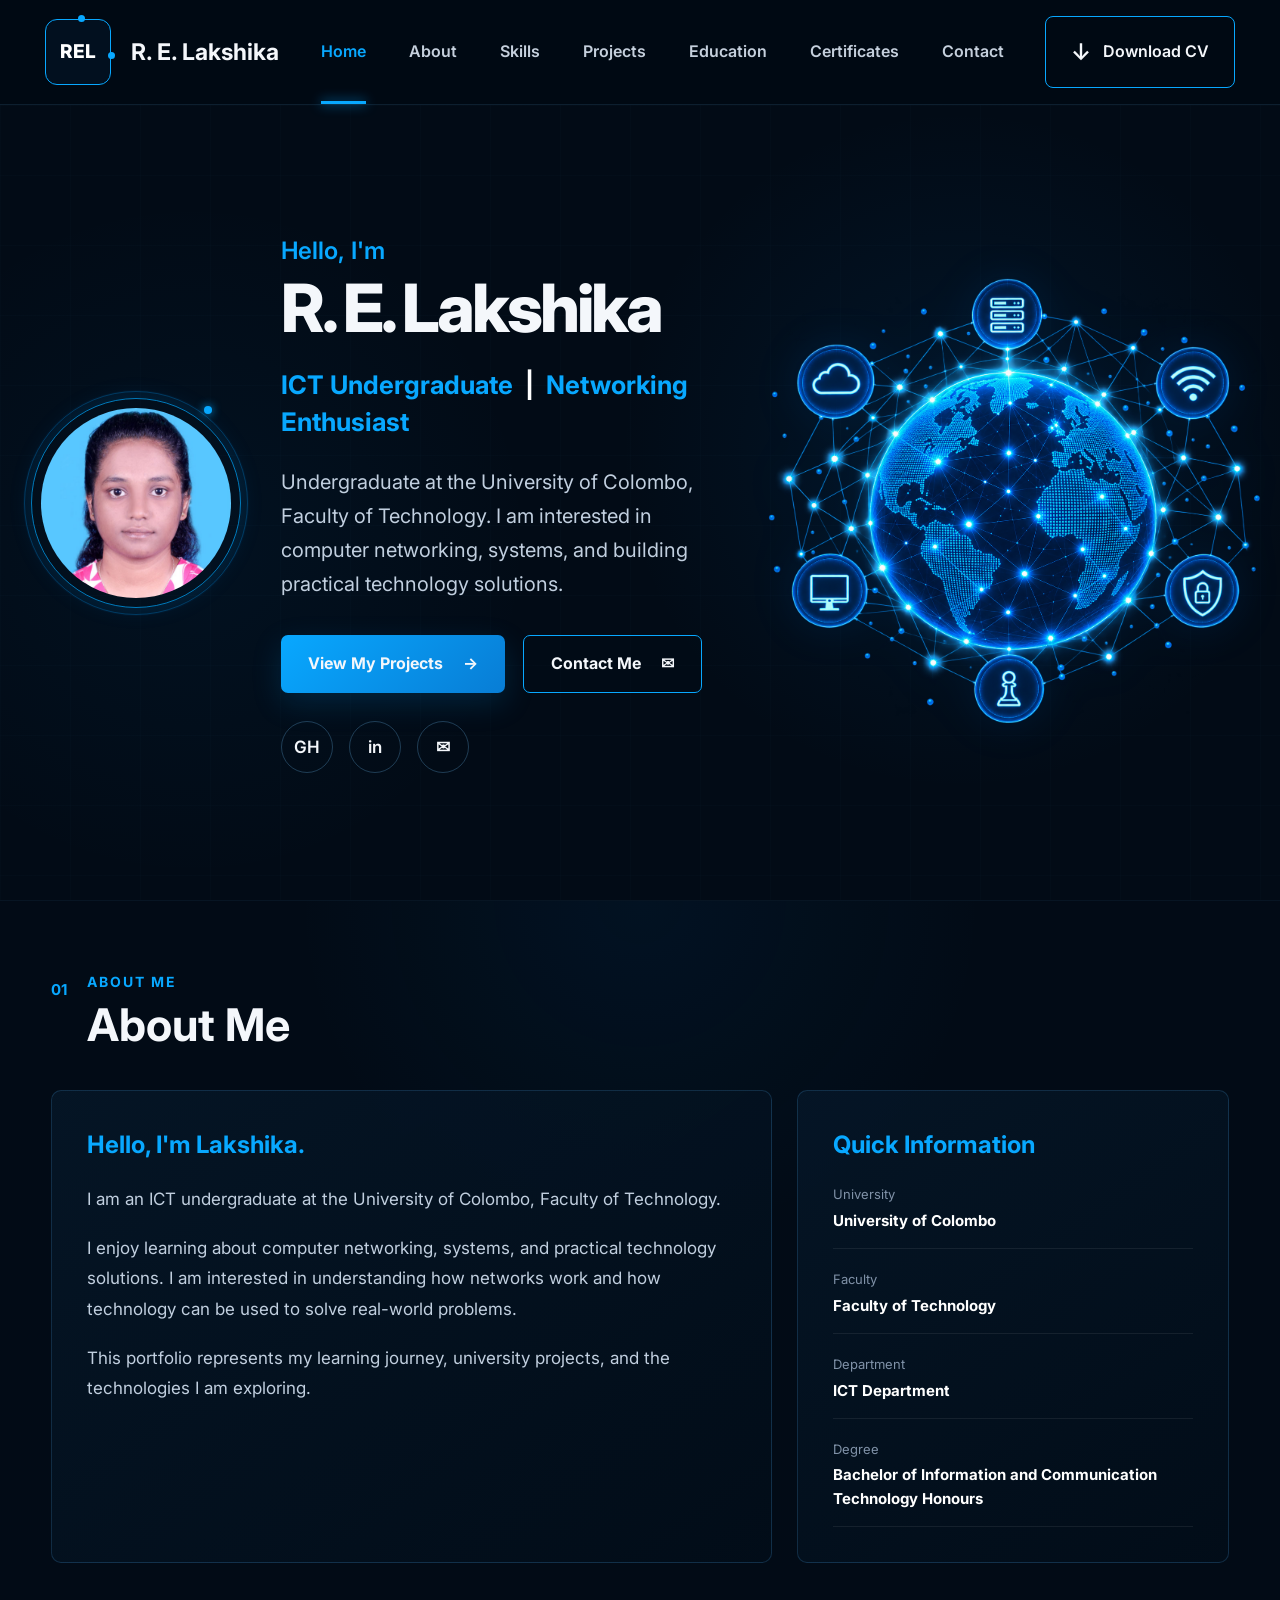
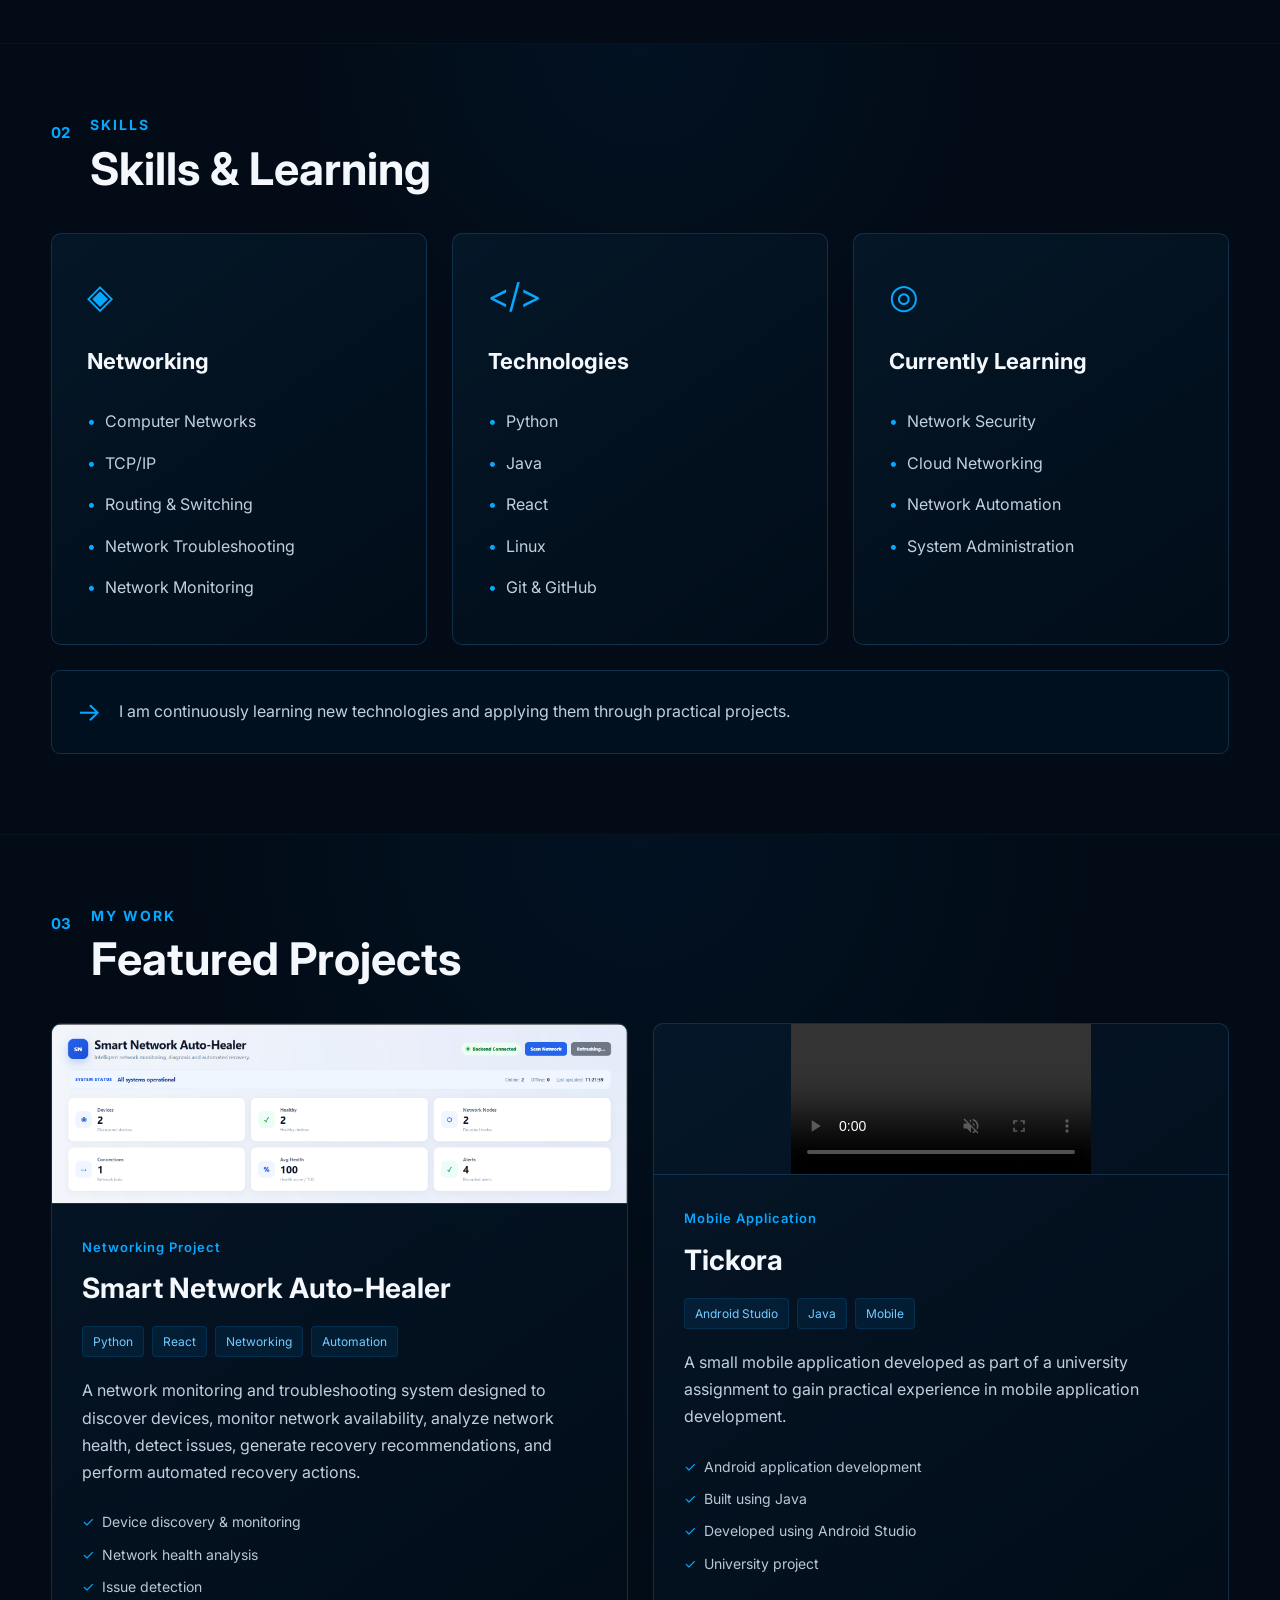
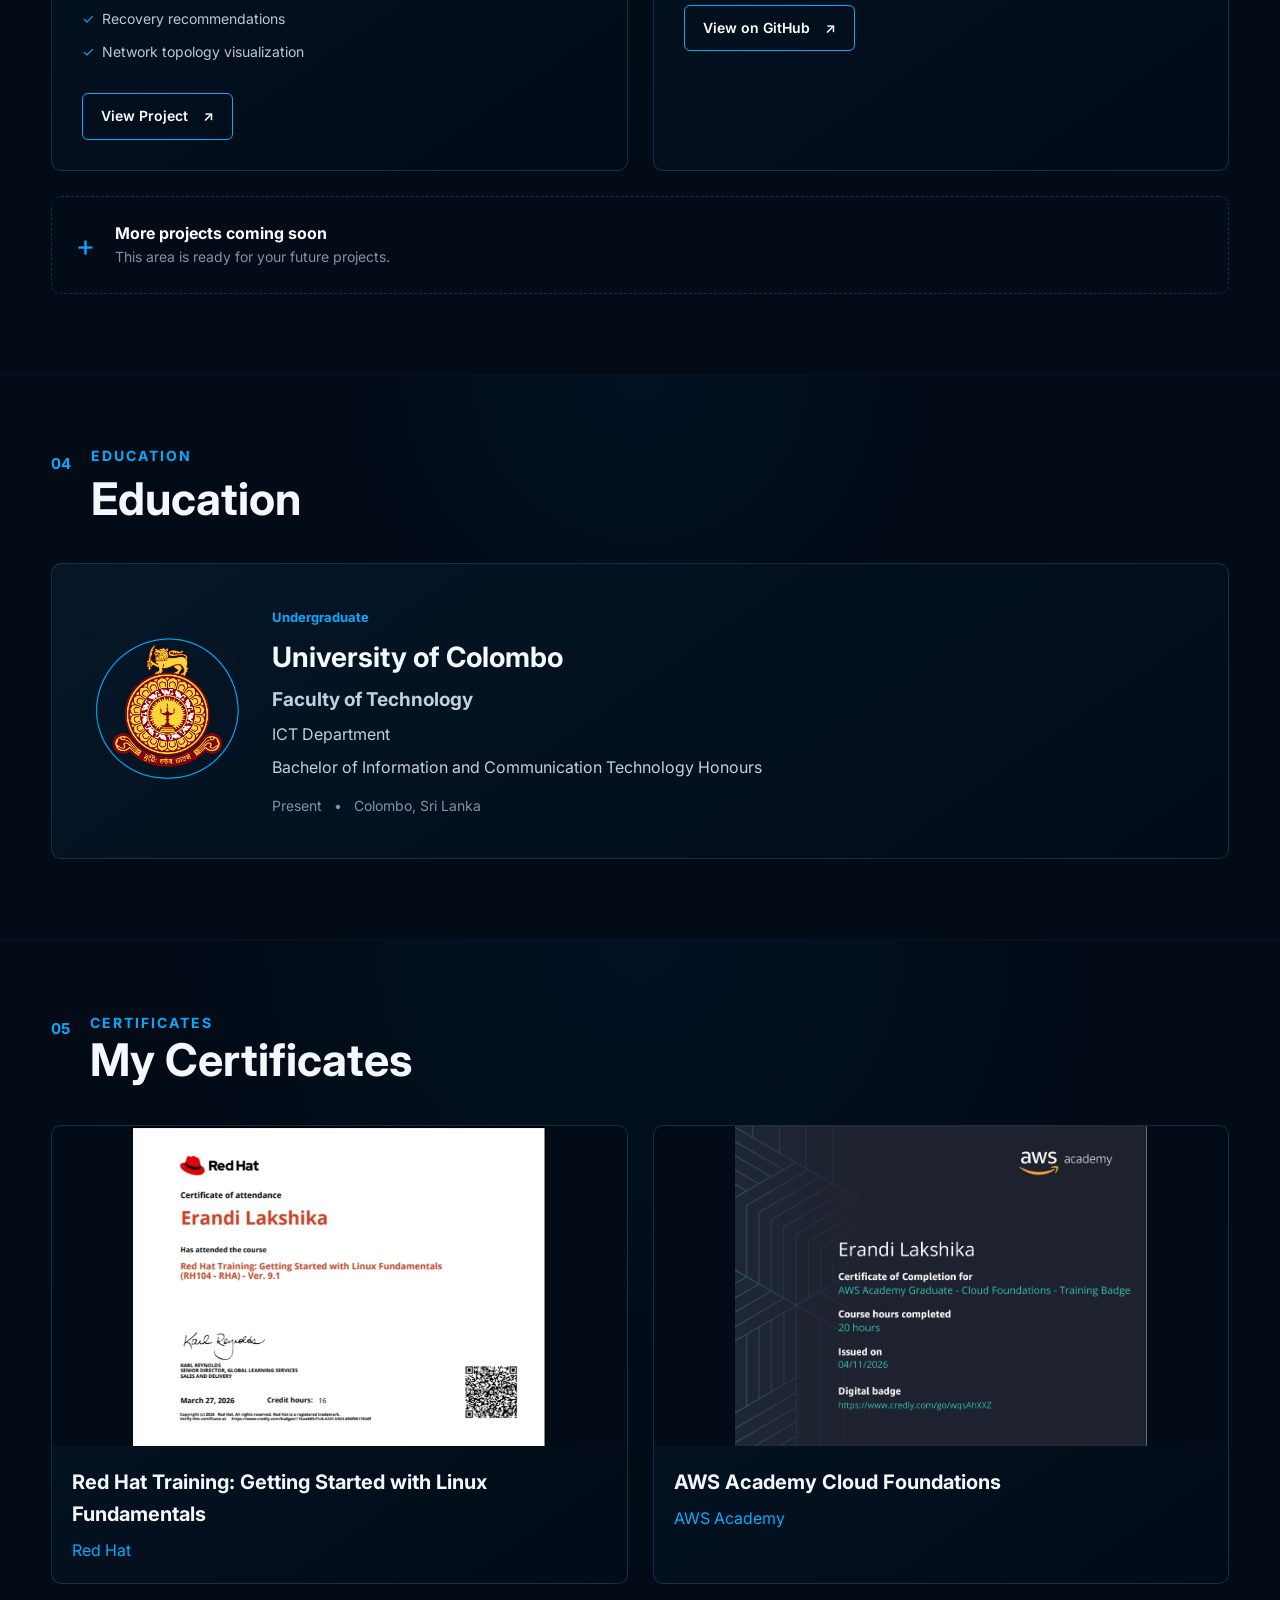
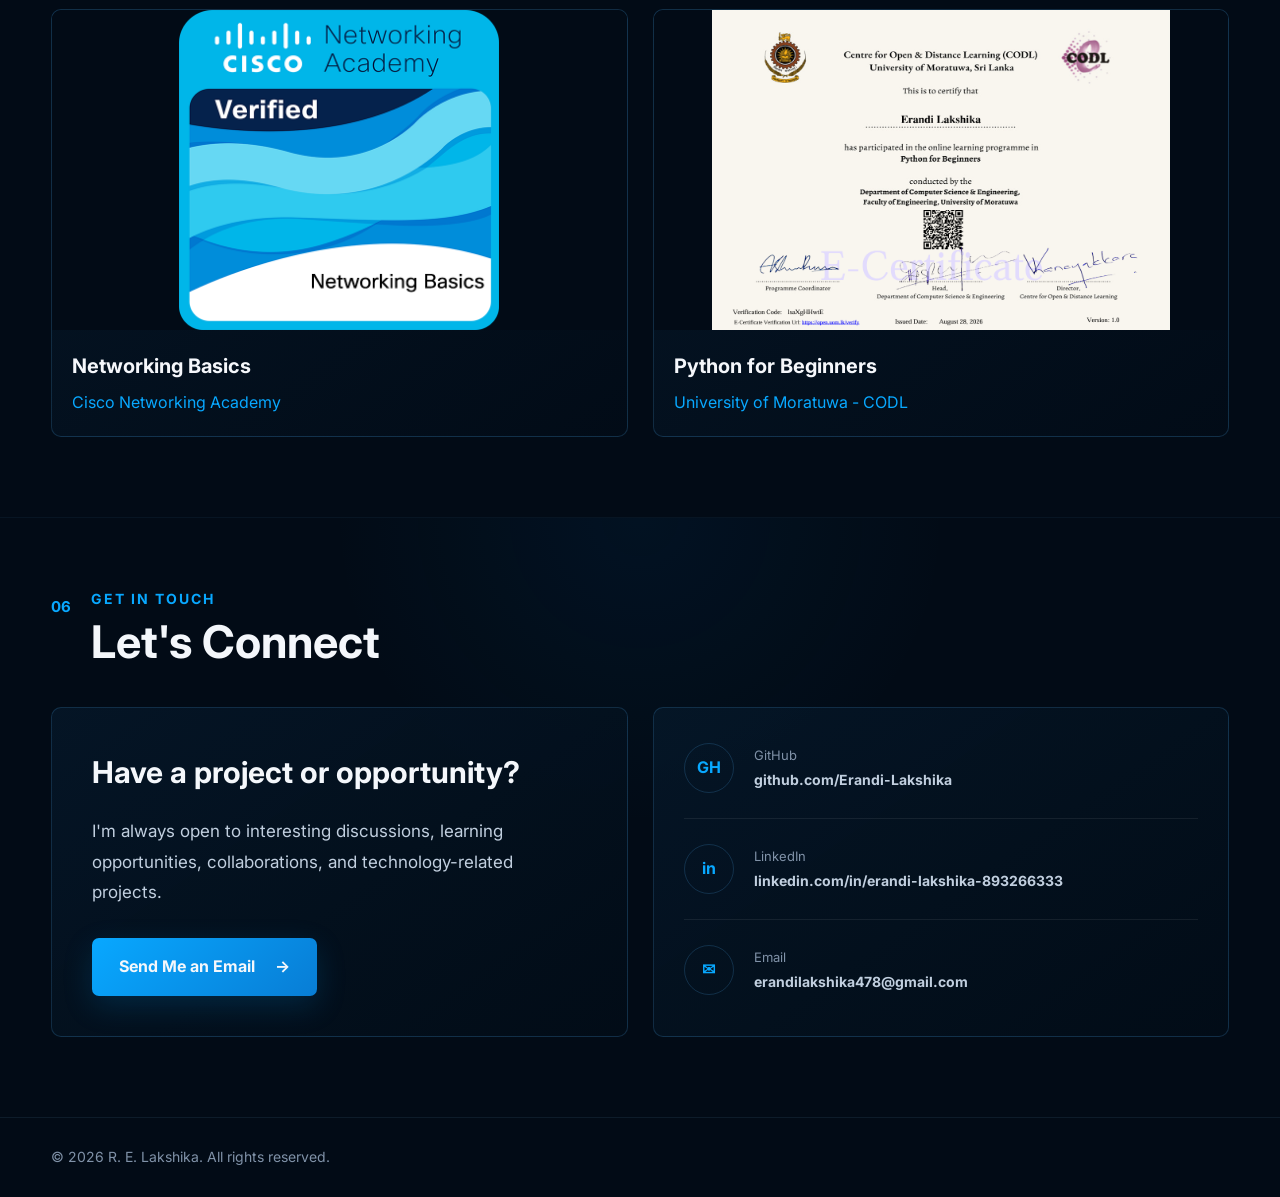
==== lakshika-portfolio/index.html @ 3b19151f "Add portfolio website" ====
<!DOCTYPE html>
<html lang="en">
<head>
    <meta charset="UTF-8">
    <meta name="viewport" content="width=device-width, initial-scale=1.0">

    <title>R. E. Lakshika | ICT Undergraduate</title>

    <meta
        name="description"
        content="Portfolio of R. E. Lakshika, ICT undergraduate at the University of Colombo."
    >

    <link rel="stylesheet" href="styles.css">

    <!-- Google Font -->
    <link rel="preconnect" href="https://fonts.googleapis.com">
    <link rel="preconnect" href="https://fonts.gstatic.com" crossorigin>
    <link
        href="https://fonts.googleapis.com/css2?family=Inter:wght@400;500;600;700;800&display=swap"
        rel="stylesheet"
    >
</head>

<body>

<!-- =========================================================
     NAVIGATION
========================================================= -->

<header class="navbar">

    <a href="#home" class="brand">

        <div class="brand-logo">
            <span>REL</span>
        </div>

        <span class="brand-name">
            R. E. Lakshika
        </span>

    </a>


    <nav class="nav-menu">

        <a href="#home" class="nav-link active">
            Home
        </a>

        <a href="#about" class="nav-link">
            About
        </a>

        <a href="#skills" class="nav-link">
            Skills
        </a>

        <a href="#projects" class="nav-link">
            Projects
        </a>

        <a href="#education" class="nav-link">
            Education
        </a>

        <a href="#certificates" class="nav-link">
            Certificates
        </a>
        
        <a href="#contact" class="nav-link">
            Contact
        </a>

    </nav>


    <a href="#" class="cv-button" id="cvButton">
        <span>↓</span>
        Download CV
    </a>


    <!-- Mobile menu -->
    <button class="mobile-menu-button" id="mobileMenuButton">
        ☰
    </button>

</header>


<!-- =========================================================
     MOBILE NAVIGATION
========================================================= -->

<div class="mobile-menu" id="mobileMenu">

    <a href="#home">Home</a>
    <a href="#about">About</a>
    <a href="#skills">Skills</a>
    <a href="#projects">Projects</a>
    <a href="#education">Education</a>
    <a href="#contact">Contact</a>

</div>


<main>


<!-- =========================================================
     HOME
========================================================= -->

<section id="home" class="hero section">

    <!-- Background networking atmosphere -->
    <div class="hero-glow"></div>


    <div class="hero-container">


        <!-- PROFILE PHOTO -->
        <div class="hero-profile">

            <div class="profile-ring">

                <img
                    src="images/profile.jpg"
                    alt="R. E. Lakshika"
                    class="profile-image"
                >

            </div>

        </div>



        <!-- HERO TEXT -->
        <div class="hero-content">

            <p class="hello">
                Hello, I'm
            </p>

            <h1>
                R. E. Lakshika
            </h1>

            <h2>
                ICT Undergraduate
                <span>|</span>
                Networking Enthusiast
            </h2>

            <p class="hero-description">
                Undergraduate at the University of Colombo, Faculty of
                Technology. I am interested in computer networking,
                systems, and building practical technology solutions.
            </p>


            <div class="hero-buttons">

                <a href="#projects" class="primary-button">
                    View My Projects
                    <span>→</span>
                </a>

                <a href="#contact" class="secondary-button">
                    Contact Me
                    <span>✉</span>
                </a>

            </div>


            <!-- SOCIAL LINKS -->

            <div class="social-links">

                <a
                    href="https://github.com/Erandi-Lakshika"
                    target="_blank"
                    rel="noopener noreferrer"
                    class="social-button"
                    aria-label="GitHub"
                >
                    GH
                </a>

                <a
                    href="https://www.linkedin.com/in/erandi-lakshika-893266333"
                    target="_blank"
                    rel="noopener noreferrer"
                    class="social-button"
                    aria-label="LinkedIn"
                >
                    in
                </a>

                <a
                    href="mailto:erandilakshika478@gmail.com"
                    class="social-button"
                    aria-label="Email"
                >
                    ✉
                </a>

            </div>

        </div>


        <!-- NETWORK GLOBE -->

        <div class="hero-network">

            <img
                src="images/network-globe.png"
                alt="Digital networking globe"
                class="network-globe"
            >

        </div>

    </div>

</section>



<!-- =========================================================
     ABOUT
========================================================= -->

<section id="about" class="page-section section">

    <div class="section-container">

        <div class="section-heading">

            <span class="section-number">
                01
            </span>

            <div>
                <p class="section-label">
                    ABOUT ME
                </p>

                <h2>
                    About Me
                </h2>
            </div>

        </div>


        <div class="about-grid">

            <div class="content-card large-card">

                <h3>
                    Hello, I'm Lakshika.
                </h3>

                <p>
                    I am an ICT undergraduate at the University of Colombo,
                    Faculty of Technology.
                </p>

                <p>
                    I enjoy learning about computer networking, systems,
                    and practical technology solutions. I am interested
                    in understanding how networks work and how technology
                    can be used to solve real-world problems.
                </p>

                <p>
                    This portfolio represents my learning journey,
                    university projects, and the technologies I am
                    exploring.
                </p>

            </div>


            <div class="content-card">

                <h3>
                    Quick Information
                </h3>

                <div class="info-list">

                    <div class="info-item">
                        <span>University</span>
                        <strong>University of Colombo</strong>
                    </div>

                    <div class="info-item">
                        <span>Faculty</span>
                        <strong>Faculty of Technology</strong>
                    </div>

                    <div class="info-item">
                        <span>Department</span>
                        <strong>ICT Department</strong>
                    </div>

                    <div class="info-item">
                        <span>Degree</span>
                        <strong>Bachelor of Information and Communication Technology Honours</strong>
                    </div>

                </div>

            </div>

        </div>

    </div>

</section>



<!-- =========================================================
     SKILLS
========================================================= -->

<section id="skills" class="page-section section">

    <div class="section-container">

        <div class="section-heading">

            <span class="section-number">
                02
            </span>

            <div>
                <p class="section-label">
                    SKILLS
                </p>

                <h2>
                    Skills & Learning
                </h2>
            </div>

        </div>


        <div class="skills-grid">


            <!-- NETWORKING -->

            <div class="skill-card">

                <div class="skill-icon">
                    ◈
                </div>

                <h3>
                    Networking
                </h3>

                <ul>
                    <li>Computer Networks</li>
                    <li>TCP/IP</li>
                    <li>Routing & Switching</li>
                    <li>Network Troubleshooting</li>
                    <li>Network Monitoring</li>
                </ul>

            </div>


            <!-- TECHNOLOGIES -->

            <div class="skill-card">

                <div class="skill-icon">
                    &lt;/&gt;
                </div>

                <h3>
                    Technologies
                </h3>

                <ul>
                    <li>Python</li>
                    <li>Java</li>
                    <li>React</li>
                    <li>Linux</li>
                    <li>Git & GitHub</li>
                </ul>

            </div>


            <!-- LEARNING -->

            <div class="skill-card">

                <div class="skill-icon">
                    ◎
                </div>

                <h3>
                    Currently Learning
                </h3>

                <ul>
                    <li>Network Security</li>
                    <li>Cloud Networking</li>
                    <li>Network Automation</li>
                    <li>System Administration</li>
                </ul>

            </div>

        </div>


        <div class="learning-box">

            <span class="learning-icon">
                →
            </span>

            <p>
                I am continuously learning new technologies and
                applying them through practical projects.
            </p>

        </div>

    </div>

</section>



<!-- =========================================================
     PROJECTS
========================================================= -->

<section id="projects" class="page-section section">

    <div class="section-container">

        <div class="section-heading">

            <span class="section-number">
                03
            </span>

            <div>
                <p class="section-label">
                    MY WORK
                </p>

                <h2>
                    Featured Projects
                </h2>
            </div>

        </div>


        <div class="projects-grid">


            <!-- PROJECT 1 -->

            <article class="project-card">

                <div class="project-image">

                    <!-- Replace this placeholder with your project image later -->

                    <div class="image-placeholder">

                        <img src="images/smart-network-auto-healer.png" alt="Smart Network Auto-Healer Project">

                    </div>

                </div>


                <div class="project-content">

                    <span class="project-label">
                        Networking Project
                    </span>

                    <h3>
                        Smart Network Auto-Healer
                    </h3>


                    <div class="project-tags">

                        <span>Python</span>
                        <span>React</span>
                        <span>Networking</span>
                        <span>Automation</span>

                    </div>


                    <p>
                        A network monitoring and troubleshooting system
                        designed to discover devices, monitor network
                        availability, analyze network health, detect
                        issues, generate recovery recommendations, and
                        perform automated recovery actions.
                    </p>


                    <ul class="project-features">

                        <li>
                            Device discovery & monitoring
                        </li>

                        <li>
                            Network health analysis
                        </li>

                        <li>
                            Issue detection
                        </li>

                        <li>
                            Recovery recommendations
                        </li>

                        <li>
                            Network topology visualization
                        </li>

                    </ul>


                    <a
                        href="https://lnkd.in/gEfgjXaH"
                        target="_blank"
                        rel="noopener noreferrer"
                        class="project-button"
                    >
                        View Project
                        <span>↗</span>
                    </a>

                </div>

            </article>



            <!-- PROJECT 2 -->

            <article class="project-card">

                <div class="project-image">

                    <!-- Replace this placeholder with your Tickora screenshot -->

                    <div class="image-placeholder">

                        <video controls muted loop playsinline>
                            <source src="images/project-video.mp4" type="video/mp4"> Your browser does not support the video tag.
                        </video>

                    </div>

                </div>


                <div class="project-content">

                    <span class="project-label">
                        Mobile Application
                    </span>

                    <h3>
                        Tickora
                    </h3>


                    <div class="project-tags">

                        <span>Android Studio</span>
                        <span>Java</span>
                        <span>Mobile</span>

                    </div>


                    <p>
                        A small mobile application developed as part of
                        a university assignment to gain practical
                        experience in mobile application development.
                    </p>


                    <ul class="project-features">

                        <li>
                            Android application development
                        </li>

                        <li>
                            Built using Java
                        </li>

                        <li>
                            Developed using Android Studio
                        </li>

                        <li>
                            University project
                        </li>

                    </ul>


                    <a
                        href="https://github.com/Erandi-Lakshika/Tickora01"
                        target="_blank"
                        rel="noopener noreferrer"
                        class="project-button"
                    >
                        View on GitHub
                        <span>↗</span>
                    </a>

                </div>

            </article>

        </div>


        <!-- FUTURE PROJECT PLACEHOLDER -->

        <div class="future-project">

            <span>+</span>

            <div>
                <strong>
                    More projects coming soon
                </strong>

                <p>
                    This area is ready for your future projects.
                </p>
            </div>

        </div>

    </div>

</section>



<!-- =========================================================
     EDUCATION
========================================================= -->

<section id="education" class="page-section section">

    <div class="section-container">

        <div class="section-heading">

            <span class="section-number">
                04
            </span>

            <div>
                <p class="section-label">
                    EDUCATION
                </p>

                <h2>
                    Education
                </h2>
            </div>

        </div>


        <div class="education-card">

            <div class="education-logo">
                <img src="images/university-logo.png" alt="University of Colombo Logo">
            </div>


            <div class="education-content">

                <span class="education-status">
                    Undergraduate
                </span>

                <h3>
                    University of Colombo
                </h3>

                <h4>
                    Faculty of Technology
                </h4>

                <p>
                    ICT Department
                </p>

                <p>
                    Bachelor of Information and Communication
                    Technology Honours
                </p>

                <div class="education-meta">

                    <span>
                        Present
                    </span>

                    <span>
                        •
                    </span>

                    <span>
                        Colombo, Sri Lanka
                    </span>

                </div>

            </div>

        </div>


        <!-- FUTURE EDUCATION PLACEHOLDER -->



    </div>

</section>

<section id="certificates" class="page-section">
    <div class="section-container">

        <div class="section-heading">
            <span class="section-number">05</span>
            <div>
                <span class="section-label">CERTIFICATES</span>
                <h2>My Certificates</h2>
            </div>
        </div>

        <div class="certificates-grid">

            <!-- Certificate 1 -->
            <div class="certificate-card">
                <img src="images/certificate1.jpg"
                     alt="Certificate 1">
                <div class="certificate-info">
                    <h3>Red Hat Training: Getting Started with Linux Fundamentals</h3>
                    <p>Red Hat</p>
                </div>
            </div>

            <!-- Certificate 2 -->
            <div class="certificate-card">
                <img src="images/certificate2.jpg"
                     alt="Certificate 2">
                <div class="certificate-info">
                    <h3>AWS Academy Cloud Foundations</h3>
                    <p>AWS Academy</p>
                </div>
            </div>

            <!-- Certificate 3 -->
            <div class="certificate-card">
                <img src="images/certificate3.jpg"
                     alt="Certificate 3">
                <div class="certificate-info">
                    <h3>Networking Basics</h3>
                    <p>Cisco Networking Academy</p>
                </div>
            </div>

            <!-- Certificate 4 -->
            <div class="certificate-card">
                <img src="images/certificate4.jpg"
                     alt="Certificate 4">
                <div class="certificate-info">
                    <h3>Python for Beginners</h3>
                    <p>University of Moratuwa - CODL</p>
                </div>
            </div>

        </div>

    </div>
</section>



<!-- =========================================================
     CONTACT
========================================================= -->

<section id="contact" class="page-section">

    <div class="section-container">

        <div class="section-heading">

            <span class="section-number">
                06
            </span>

            <div>
                <p class="section-label">
                    GET IN TOUCH
                </p>

                <h2>
                    Let's Connect
                </h2>
            </div>

        </div>


        <div class="contact-grid">


            <div class="contact-intro">

                <h3>
                    Have a project or opportunity?
                </h3>

                <p>
                    I'm always open to interesting discussions,
                    learning opportunities, collaborations, and
                    technology-related projects.
                </p>

                <a
                    href="mailto:erandilakshika478@gmail.com"
                    class="primary-button"
                >
                    Send Me an Email
                    <span>→</span>
                </a>

            </div>



            <div class="contact-card">


                <a
                    href="https://github.com/Erandi-Lakshika"
                    target="_blank"
                    rel="noopener noreferrer"
                    class="contact-item"
                >

                    <div class="contact-icon">
                        GH
                    </div>

                    <div>
                        <span>GitHub</span>
                        <strong>
                            github.com/Erandi-Lakshika
                        </strong>
                    </div>

                </a>



                <a
                    href="https://www.linkedin.com/in/erandi-lakshika-893266333"
                    target="_blank"
                    rel="noopener noreferrer"
                    class="contact-item"
                >

                    <div class="contact-icon">
                        in
                    </div>

                    <div>
                        <span>LinkedIn</span>
                        <strong>
                            linkedin.com/in/erandi-lakshika-893266333
                        </strong>
                    </div>

                </a>



                <a
                    href="mailto:erandilakshika478@gmail.com"
                    class="contact-item"
                >

                    <div class="contact-icon">
                        ✉
                    </div>

                    <div>
                        <span>Email</span>
                        <strong>
                            erandilakshika478@gmail.com
                        </strong>
                    </div>

                </a>


            </div>

        </div>

    </div>

</section>

</main>



<!-- =========================================================
     FOOTER
========================================================= -->

<footer>

    <p>
        © 2026 R. E. Lakshika. All rights reserved.
    </p>

    
    
</footer>


<script src="script.js"></script>

</body>
</html>
---- lakshika-portfolio/styles.css ----
/* =========================================================
   RESET
========================================================= */

* {
    margin: 0;
    padding: 0;
    box-sizing: border-box;
}

html {
    scroll-behavior: smooth;
    scroll-padding-top: 90px;
}

body {
    font-family: "Inter", Arial, sans-serif;
    background: #020b16;
    color: #f4f7fb;
    line-height: 1.6;
    overflow-x: hidden;
}

a {
    color: inherit;
    text-decoration: none;
}

button {
    font-family: inherit;
}


/* =========================================================
   COLORS
========================================================= */

:root {

    --background: #020b16;

    --background-2: #03111f;

    --card: rgba(4, 18, 32, 0.72);

    --border: rgba(70, 155, 220, 0.22);

    --border-bright: rgba(0, 162, 255, 0.7);

    --blue: #08a8ff;

    --blue-light: #2db9ff;

    --text: #f5f7fb;

    --text-secondary: #c1cfdf;

    --text-muted: #8092a8;

}


/* =========================================================
   NAVBAR
========================================================= */

.navbar {

    position: fixed;

    top: 0;
    left: 0;

    width: 100%;

    height: 105px;

    display: flex;

    align-items: center;

    justify-content: space-between;

    padding: 0 3.5vw;

    background: rgba(1, 10, 20, 0.88);

    backdrop-filter: blur(16px);

    border-bottom: 1px solid rgba(90, 160, 210, 0.14);

    z-index: 1000;

}


/* BRAND */

.brand {

    display: flex;

    align-items: center;

    gap: 20px;

    flex-shrink: 0;

}


.brand-logo {

    width: 66px;

    height: 66px;

    border: 1px solid var(--blue);

    border-radius: 12px;

    display: flex;

    align-items: center;

    justify-content: center;

    position: relative;

    color: white;

    font-weight: 800;

    font-size: 19px;

    background: rgba(4, 21, 37, 0.7);

}


.brand-logo::before {

    content: "";

    position: absolute;

    width: 7px;

    height: 7px;

    background: var(--blue);

    border-radius: 50%;

    top: -5px;

    left: 50%;

}


.brand-logo::after {

    content: "";

    position: absolute;

    width: 7px;

    height: 7px;

    background: var(--blue);

    border-radius: 50%;

    right: -5px;

    top: 50%;

}


.brand-name {

    font-size: 23px;

    font-weight: 700;

    white-space: nowrap;

}


/* NAV LINKS */

.nav-menu {

    display: flex;

    align-items: stretch;

    height: 100%;

    gap: 43px;

}


.nav-link {

    position: relative;

    display: flex;

    align-items: center;

    color: #c5d0dd;

    font-weight: 600;

    font-size: 16px;

    transition: color 0.25s ease;

}


.nav-link:hover {

    color: var(--blue);

}


.nav-link.active {

    color: var(--blue);

}


.nav-link.active::after {

    content: "";

    position: absolute;

    height: 3px;

    background: var(--blue);

    left: 0;

    right: 0;

    bottom: 0;

    box-shadow: 0 0 12px rgba(0, 164, 255, 0.8);

}


/* CV */

.cv-button {

    display: flex;

    align-items: center;

    gap: 12px;

    border: 1px solid var(--blue);

    padding: 17px 25px;

    border-radius: 8px;

    font-weight: 600;

    transition: all 0.25s ease;

}


.cv-button span {

    font-size: 23px;

}


.cv-button:hover {

    background: rgba(0, 158, 255, 0.12);

    box-shadow: 0 0 25px rgba(0, 158, 255, 0.12);

}


/* MOBILE BUTTON */

.mobile-menu-button {

    display: none;

    background: transparent;

    border: 1px solid var(--border-bright);

    color: white;

    border-radius: 8px;

    padding: 10px 14px;

    font-size: 22px;

}


/* MOBILE MENU */

.mobile-menu {

    position: fixed;

    top: 105px;

    left: 0;

    right: 0;

    background: #03101c;

    border-bottom: 1px solid var(--border);

    display: none;

    flex-direction: column;

    z-index: 999;

}


.mobile-menu.open {

    display: flex;

}


.mobile-menu a {

    padding: 17px 25px;

    border-bottom: 1px solid rgba(255,255,255,0.05);

    color: var(--text-secondary);

}


.mobile-menu a:hover {

    color: var(--blue);

}


/* =========================================================
   GENERAL SECTION
========================================================= */

.section {

    min-height: 100vh;

    position: relative;

}


.section-container {

    width: min(1400px, 92%);

    margin: auto;

}


/* =========================================================
   HERO
========================================================= */

.hero {

    min-height: 100vh;

    padding-top: 105px;

    display: flex;

    align-items: center;

    overflow: hidden;

    background:

        radial-gradient(
            circle at 75% 50%,
            rgba(0, 100, 180, 0.12),
            transparent 32%
        ),

        radial-gradient(
            circle at 15% 60%,
            rgba(0, 125, 210, 0.06),
            transparent 28%
        ),

        #020b16;

}


/* subtle grid */

.hero::before {

    content: "";

    position: absolute;

    inset: 105px 0 0;

    background-image:

        linear-gradient(
            rgba(50, 120, 180, 0.025) 1px,
            transparent 1px
        ),

        linear-gradient(
            90deg,
            rgba(50, 120, 180, 0.025) 1px,
            transparent 1px
        );

    background-size: 70px 70px;

    pointer-events: none;

}


.hero-container {

    width: min(1700px, 96%);

    margin: auto;

    display: grid;

    grid-template-columns:
        220px
        minmax(450px, 1fr)
        minmax(450px, 1.05fr);

    align-items: center;

    gap: 35px;

    position: relative;

    z-index: 2;

}


/* =========================================================
   PROFILE
========================================================= */

.hero-profile {

    display: flex;

    justify-content: center;

}


.profile-ring {

    width: 210px;

    height: 210px;

    border-radius: 50%;

    padding: 9px;

    border: 1px solid rgba(0, 169, 255, 0.7);

    position: relative;

    box-shadow:

        0 0 0 8px rgba(0, 137, 220, 0.05),

        0 0 25px rgba(0, 130, 220, 0.12);

}


.profile-ring::before {

    content: "";

    position: absolute;

    inset: -8px;

    border-radius: 50%;

    border: 1px solid rgba(0, 161, 255, 0.25);

}


.profile-ring::after {

    content: "";

    position: absolute;

    width: 8px;

    height: 8px;

    background: var(--blue);

    border-radius: 50%;

    top: 7px;

    right: 28px;

    box-shadow: 0 0 10px var(--blue);

}


.profile-image {

    width: 100%;

    height: 100%;

    object-fit: cover;

    object-position: center;

    border-radius: 50%;

    display: block;

}


/* =========================================================
   HERO CONTENT
========================================================= */

.hero-content {

    max-width: 760px;

}


.hello {

    color: var(--blue);

    font-size: 24px;

    font-weight: 600;

    margin-bottom: 4px;

}


.hero h1 {

    font-size: clamp(55px, 5.2vw, 86px);

    line-height: 1.05;

    letter-spacing: -3px;

    font-weight: 800;

    margin-bottom: 22px;

}


.hero h2 {

    color: var(--blue);

    font-size: clamp(22px, 2vw, 30px);

    line-height: 1.45;

    margin-bottom: 25px;

    font-weight: 700;

}


.hero h2 span {

    color: white;

    margin: 0 6px;

}


.hero-description {

    color: var(--text-secondary);

    font-size: 20px;

    line-height: 1.7;

    max-width: 760px;

    margin-bottom: 34px;

}


/* =========================================================
   BUTTONS
========================================================= */

.hero-buttons {

    display: flex;

    gap: 18px;

    margin-bottom: 28px;

}


.primary-button,
.secondary-button {

    display: inline-flex;

    align-items: center;

    justify-content: center;

    gap: 20px;

    min-height: 58px;

    padding: 0 27px;

    border-radius: 7px;

    font-weight: 700;

    font-size: 16px;

    transition: all 0.25s ease;

}


.primary-button {

    background: linear-gradient(
        135deg,
        #08a8ff,
        #087dd5
    );

    box-shadow:
        0 10px 30px rgba(0, 143, 230, 0.18);

}


.primary-button:hover {

    transform: translateY(-2px);

    box-shadow:
        0 14px 35px rgba(0, 143, 230, 0.3);

}


.secondary-button {

    border: 1px solid var(--blue);

    background: rgba(2, 12, 23, 0.35);

}


.secondary-button:hover {

    background: rgba(0, 151, 235, 0.1);

}


/* =========================================================
   SOCIALS
========================================================= */

.social-links {

    display: flex;

    gap: 16px;

}


.social-button {

    width: 52px;

    height: 52px;

    border-radius: 50%;

    border: 1px solid rgba(86, 152, 199, 0.35);

    display: flex;

    align-items: center;

    justify-content: center;

    font-size: 17px;

    font-weight: 600;

    transition: all 0.25s ease;

}


.social-button:hover {

    color: var(--blue);

    border-color: var(--blue);

    transform: translateY(-3px);

    box-shadow: 0 0 20px rgba(0, 157, 255, 0.15);

}


/* =========================================================
   NETWORK GLOBE
========================================================= */

.hero-network {

    position: relative;

    height: min(650px, 65vh);

    display: flex;

    align-items: center;

    justify-content: center;

}

.network-globe {
    width: 100%;
    height: 100%;
    object-fit: contain;
    display: block;

    transform: scale(1.04);
    filter: drop-shadow(0 0 20px rgba(0, 130, 255, 0.10));
}


/* =========================================================
   PAGE SECTIONS
========================================================= */

.page-section {
    padding: 70px 0 80px;
    min-height: auto;
    background:
        radial-gradient(
            circle at 50% 0%,
            rgba(0, 104, 180, 0.08),
            transparent 35%
        ),
        #020b16;

    border-top: 1px solid rgba(70, 140, 190, 0.08);
}

/* SECTION HEADING */

.section-heading {
    display: flex;
    align-items: flex-start;
    gap: 20px;
    margin-bottom: 40px;
}

.section-number {

    color: var(--blue);

    font-size: 15px;

    font-weight: 700;

    padding-top: 7px;

}


.section-label {

    color: var(--blue);

    font-size: 14px;

    font-weight: 700;

    letter-spacing: 2px;

    margin-bottom: 7px;

}


.section-heading h2 {

    font-size: 45px;

    line-height: 1.1;

}


/* =========================================================
   ABOUT
========================================================= */

.about-grid {

    display: grid;

    grid-template-columns: 1.25fr 0.75fr;

    gap: 25px;

}


.content-card {

    background: linear-gradient(
        145deg,
        rgba(6, 24, 42, 0.78),
        rgba(2, 13, 25, 0.8)
    );

    border: 1px solid var(--border);

    border-radius: 10px;

    padding: 35px;

}


.content-card h3 {

    color: var(--blue);

    font-size: 24px;

    margin-bottom: 20px;

}


.content-card p {

    color: var(--text-secondary);

    font-size: 17px;

    line-height: 1.8;

    margin-bottom: 18px;

}


.info-list {

    display: flex;

    flex-direction: column;

    gap: 20px;

}


.info-item {

    display: flex;

    flex-direction: column;

    gap: 4px;

    padding-bottom: 15px;

    border-bottom: 1px solid rgba(255,255,255,0.07);

}


.info-item span {

    color: var(--text-muted);

    font-size: 13px;

}


.info-item strong {

    color: white;

    font-size: 15px;

}


/* =========================================================
   SKILLS
========================================================= */

.skills-grid {

    display: grid;

    grid-template-columns: repeat(3, 1fr);

    gap: 25px;

}


.skill-card {

    background: linear-gradient(
        145deg,
        rgba(5, 25, 43, 0.82),
        rgba(2, 13, 25, 0.82)
    );

    border: 1px solid var(--border);

    border-radius: 10px;

    padding: 35px;

    transition: transform 0.25s ease,
                border-color 0.25s ease;

}


.skill-card:hover {

    transform: translateY(-5px);

    border-color: rgba(0, 160, 255, 0.55);

}


.skill-icon {

    color: var(--blue);

    font-size: 34px;

    margin-bottom: 20px;

}


.skill-card h3 {

    font-size: 22px;

    margin-bottom: 22px;

}


.skill-card ul {

    list-style: none;

}


.skill-card li {

    color: var(--text-secondary);

    padding: 8px 0;

    position: relative;

    padding-left: 18px;

}


.skill-card li::before {

    content: "•";

    color: var(--blue);

    position: absolute;

    left: 0;

}


.learning-box {

    margin-top: 25px;

    padding: 20px 25px;

    border: 1px solid var(--border);

    background: rgba(0, 122, 200, 0.05);

    border-radius: 9px;

    display: flex;

    align-items: center;

    gap: 18px;

}


.learning-icon {

    color: var(--blue);

    font-size: 26px;

}


.learning-box p {

    color: var(--text-secondary);

}


/* =========================================================
   PROJECTS
========================================================= */

.projects-grid {

    display: grid;

    grid-template-columns: repeat(2, 1fr);

    gap: 25px;

}


.project-card {

    display: flex;

    flex-direction: column;

    overflow: hidden;

    border: 1px solid var(--border);

    border-radius: 10px;

    background:
        linear-gradient(
            145deg,
            rgba(6, 25, 43, 0.82),
            rgba(2, 12, 23, 0.86)
        );

}

.project-image {
    height: auto;
    overflow: hidden;
}

.project-image img {
    width: 100%;
    height: auto;
    display: block;
    object-fit: contain;
}

.image-placeholder {

    width: 100%;

    height: 100%;

    display: flex;

    flex-direction: column;

    justify-content: center;

    align-items: center;

    gap: 10px;

    color: var(--blue);

    border-bottom: 1px solid var(--border);

    background:

        radial-gradient(
            circle,
            rgba(0, 132, 220, 0.13),
            transparent 55%
        );

}


.image-placeholder span {

    font-weight: 700;

    letter-spacing: 2px;

}


.image-placeholder small {

    color: var(--text-muted);

}


.project-content {

    padding: 30px;

}


.project-label {

    color: var(--blue);

    font-size: 13px;

    font-weight: 600;

    letter-spacing: 1px;

}


.project-content h3 {

    font-size: 28px;

    margin: 7px 0 15px;

}


.project-tags {

    display: flex;

    flex-wrap: wrap;

    gap: 8px;

    margin-bottom: 20px;

}


.project-tags span {

    padding: 5px 10px;

    border-radius: 4px;

    color: #74caff;

    background: rgba(0, 134, 220, 0.1);

    border: 1px solid rgba(0, 145, 230, 0.15);

    font-size: 12px;

}


.project-content > p {

    color: var(--text-secondary);

    line-height: 1.7;

    margin-bottom: 20px;

}


.project-features {

    list-style: none;

    margin-bottom: 25px;

}


.project-features li {

    color: #b8c8d8;

    padding: 5px 0 5px 20px;

    position: relative;

    font-size: 14px;

}


.project-features li::before {

    content: "✓";

    color: var(--blue);

    position: absolute;

    left: 0;

}


.project-button {

    display: inline-flex;

    align-items: center;

    gap: 15px;

    padding: 11px 18px;

    border: 1px solid var(--blue);

    border-radius: 6px;

    color: white;

    font-weight: 600;

    font-size: 14px;

    transition: all 0.25s ease;

}


.project-button:hover {

    background: rgba(0, 155, 245, 0.1);

}


.future-project {

    margin-top: 25px;

    border: 1px dashed rgba(0, 150, 240, 0.3);

    border-radius: 10px;

    padding: 24px;

    display: flex;

    align-items: center;

    gap: 20px;

    color: var(--text-secondary);

}


.future-project > span {

    color: var(--blue);

    font-size: 30px;

}


.future-project strong {

    color: white;

}


.future-project p {

    color: var(--text-muted);

    font-size: 14px;

}


/* =========================================================
   EDUCATION
========================================================= */

.education-card {

    display: flex;

    align-items: center;

    gap: 30px;

    padding: 40px;

    border-radius: 10px;

    border: 1px solid var(--border);

    background:
        linear-gradient(
            145deg,
            rgba(6, 25, 43, 0.82),
            rgba(2, 12, 23, 0.82)
        );

}

.education-logo {
    width: 150px;
    height: 150px;

    display: flex;
    align-items: center;
    justify-content: center;

    flex-shrink: 0;
}

.education-logo img {
    width: 175px;
    height: 175px;
    object-fit: contain;
    display: block;
}

.education-status {

    color: var(--blue);

    font-size: 13px;

    font-weight: 700;

}


.education-content h3 {

    font-size: 28px;

    margin-top: 5px;

}


.education-content h4 {

    font-size: 19px;

    color: var(--text-secondary);

    margin-top: 5px;

}


.education-content p {

    color: var(--text-secondary);

    margin-top: 7px;

}


.education-meta {

    display: flex;

    gap: 12px;

    margin-top: 15px;

    color: var(--text-muted);

    font-size: 14px;

}


/* =========================================================
   CONTACT
========================================================= */

.contact-grid {

    display: grid;

    grid-template-columns: 1fr 1fr;

    gap: 25px;

}


.contact-intro {

    padding: 40px;

    border: 1px solid var(--border);

    border-radius: 10px;

    background:
        linear-gradient(
            145deg,
            rgba(6, 25, 43, 0.75),
            rgba(2, 12, 23, 0.82)
        );

}


.contact-intro h3 {

    font-size: 30px;

    margin-bottom: 20px;

}


.contact-intro p {

    color: var(--text-secondary);

    font-size: 17px;

    line-height: 1.8;

    margin-bottom: 30px;

}


.contact-card {

    border: 1px solid var(--border);

    border-radius: 10px;

    padding: 10px 30px;

    background:
        linear-gradient(
            145deg,
            rgba(6, 25, 43, 0.75),
            rgba(2, 12, 23, 0.82)
        );

}


.contact-item {

    display: flex;

    align-items: center;

    gap: 20px;

    padding: 25px 0;

    border-bottom: 1px solid rgba(255,255,255,0.07);

}


.contact-item:last-child {

    border-bottom: none;

}


.contact-icon {

    width: 50px;

    height: 50px;

    border: 1px solid var(--border);

    border-radius: 50%;

    display: flex;

    align-items: center;

    justify-content: center;

    color: var(--blue);

    font-weight: 700;

}


.contact-item div:last-child {

    display: flex;

    flex-direction: column;

    gap: 3px;

}


.contact-item span {

    color: var(--text-muted);

    font-size: 13px;

}


.contact-item strong {

    color: var(--text-secondary);

    font-size: 14px;

    word-break: break-word;

}


/* =========================================================
   FOOTER
========================================================= */

footer {

    min-height: 80px;

    border-top: 1px solid rgba(90, 150, 190, 0.12);

    display: flex;

    align-items: center;

    justify-content: space-between;

    padding: 0 4%;

    color: var(--text-muted);

    font-size: 14px;

}


footer span {

    color: var(--blue);

    font-size: 20px;

}


/* =========================================================
   RESPONSIVE
========================================================= */

@media (max-width: 1250px) {

    .nav-menu {

        gap: 22px;

    }

    .navbar {

        padding: 0 25px;

    }

    .hero-container {

        grid-template-columns:
            170px
            minmax(400px, 1fr)
            minmax(350px, 0.9fr);

        gap: 20px;

    }

    .profile-ring {

        width: 170px;
        height: 170px;

    }

    .hero h1 {

        font-size: 60px;

    }

}


@media (max-width: 1000px) {

    .nav-menu,
    .cv-button {

        display: none;

    }

    .mobile-menu-button {

        display: block;

    }


    .hero-container {

        grid-template-columns: 170px 1fr;

    }


    .hero-network {

        position: absolute;

        right: -80px;

        top: 100px;

        width: 55%;

        height: 65%;

        opacity: 0.35;

        z-index: -1;

    }


    .hero-content {

        position: relative;

        z-index: 2;

    }


    .skills-grid {

        grid-template-columns: 1fr 1fr;

    }


    .projects-grid {

        grid-template-columns: 1fr;

    }

}


@media (max-width: 700px) {

    .navbar {

        height: 80px;

    }


    .mobile-menu {

        top: 80px;

    }


    .hero {

        padding-top: 100px;

    }


    .hero-container {

        width: 90%;

        grid-template-columns: 1fr;

        text-align: center;

        gap: 25px;

        padding: 50px 0;

    }


    .hero-profile {

        order: 1;

    }


    .hero-content {

        order: 2;

    }


    .hero-network {

        order: 3;

        position: absolute;

        width: 100%;

        height: 100%;

        top: 0;

        right: 0;

        opacity: 0.15;

    }


    .profile-ring {

        width: 155px;
        height: 155px;

    }


    .hello {

        font-size: 20px;

    }


    .hero h1 {

        font-size: 48px;

        letter-spacing: -2px;

    }


    .hero h2 {

        font-size: 20px;

    }


    .hero-description {

        font-size: 16px;

    }


    .hero-buttons {

        justify-content: center;

        flex-wrap: wrap;

    }


    .social-links {

        justify-content: center;

    }


    .section-heading h2 {

        font-size: 36px;

    }


    .about-grid,
    .skills-grid,
    .contact-grid {

        grid-template-columns: 1fr;

    }


    .education-card {

        flex-direction: column;

        text-align: center;

    }


    footer {

        flex-direction: column;

        justify-content: center;

        gap: 8px;

        padding: 20px;

    }

}


@media (max-width: 450px) {

    .brand-name {

        font-size: 18px;

    }


    .brand-logo {

        width: 52px;
        height: 52px;

    }


    .hero h1 {

        font-size: 40px;

    }


    .hero h2 {

        font-size: 18px;

    }


    .primary-button,
    .secondary-button {

        width: 100%;

    }


    .hero-buttons {

        flex-direction: column;

    }

}

/* =========================================================
   CERTIFICATES
========================================================= */

.certificates-grid {
    display: grid;
    grid-template-columns: repeat(2, minmax(0, 1fr));
    gap: 25px;
    margin-top: 0;
}

.certificate-card {
    background: linear-gradient(
        145deg,
        rgba(6, 25, 43, 0.82),
        rgba(2, 12, 23, 0.86)
    );

    border: 1px solid var(--border);
    border-radius: 10px;
    overflow: hidden;

    transition:
        transform 0.25s ease,
        border-color 0.25s ease;
}

.certificate-card:hover {
    transform: translateY(-5px);
    border-color: var(--blue);
}

.certificate-card img {
    width: 100%;
    height: 320px;
    object-fit: contain;
    display: block;
    background: #020b16;
}

.certificate-info {
    padding: 20px;
}

.certificate-info h3 {
    color: var(--text);
    margin: 0 0 8px;
    font-size: 20px;
}

.certificate-info p {
    color: var(--blue);
    margin: 0;
    font-size: 16px;
}

@media (max-width: 700px) {

    .page-section {
        padding: 55px 0 60px;
    }

    .section-heading {
        margin-bottom: 30px;
    }

    .certificates-grid {
        grid-template-columns: 1fr;
        gap: 20px;
    }

    .certificate-card img {
        height: auto;
        max-height: 350px;
        object-fit: contain;
    }

    .certificate-info {
        padding: 18px;
    }

    .certificate-info h3 {
        font-size: 18px;
    }

}
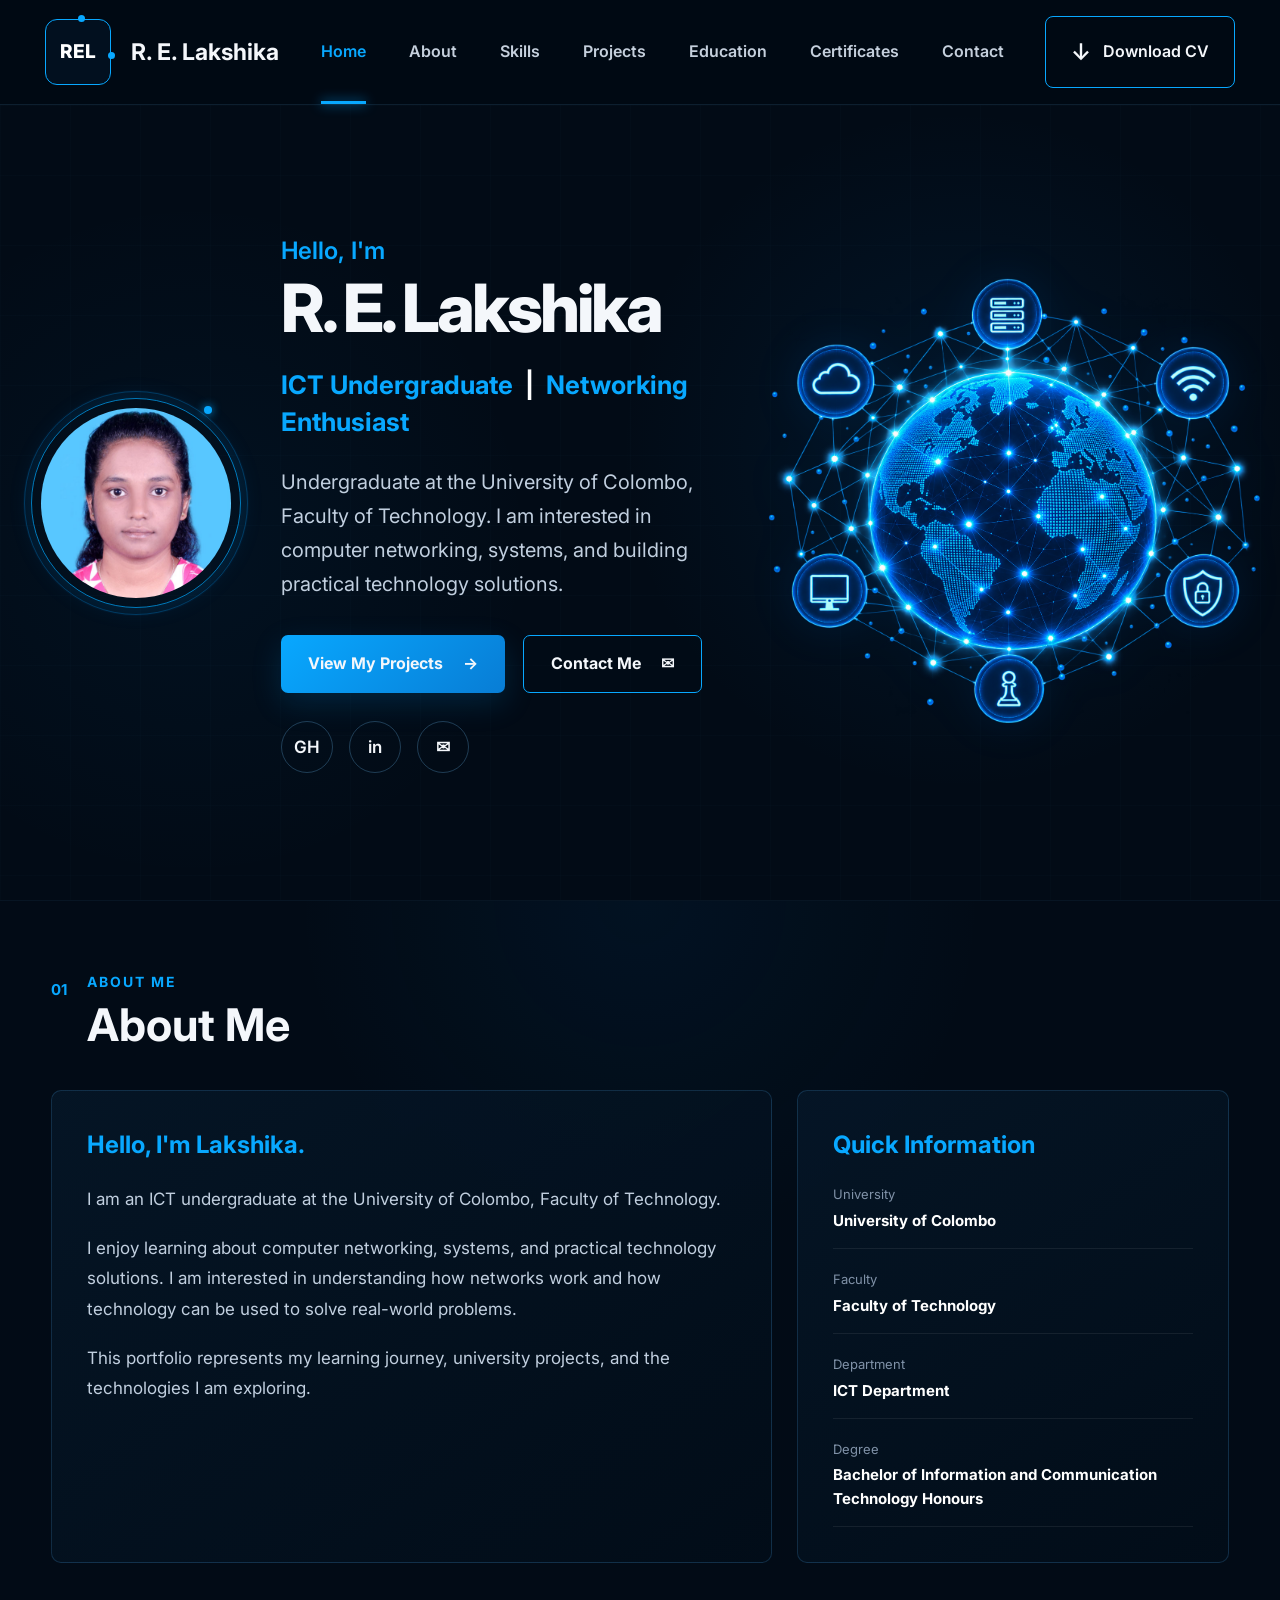
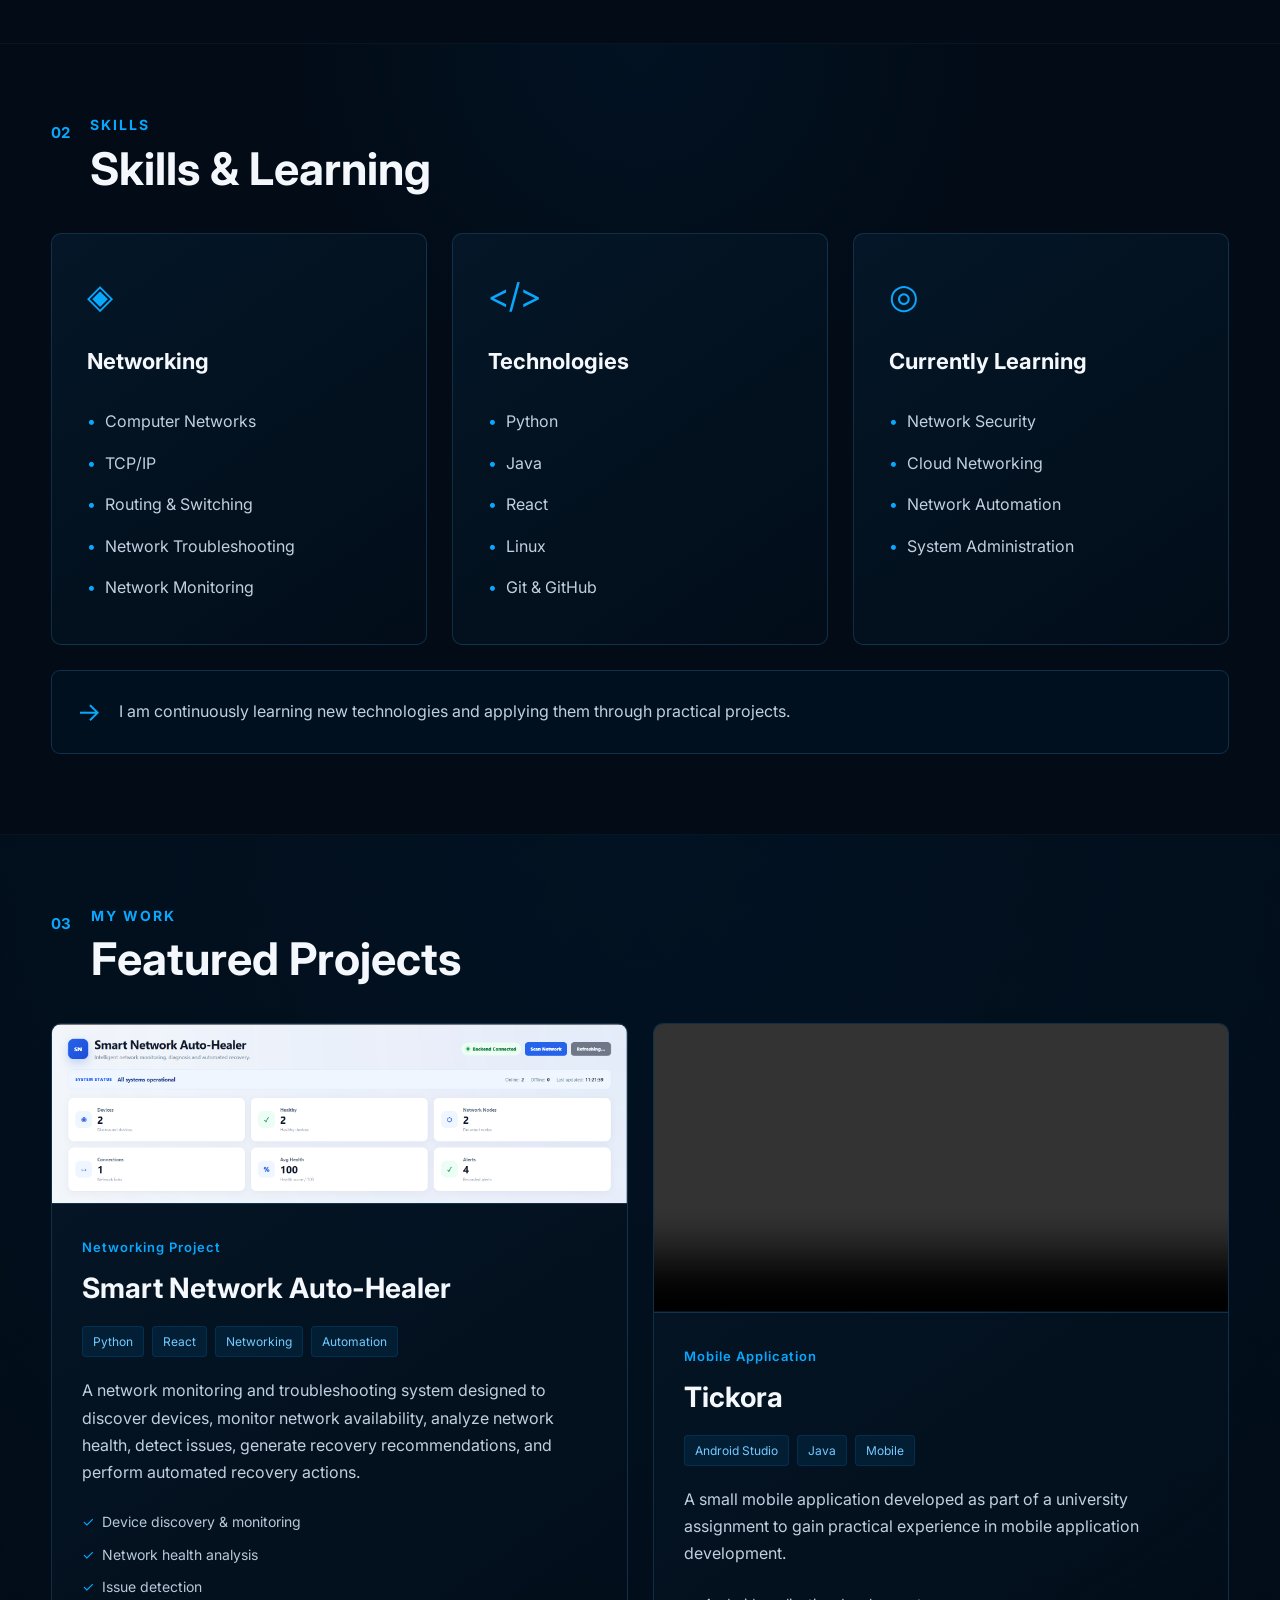
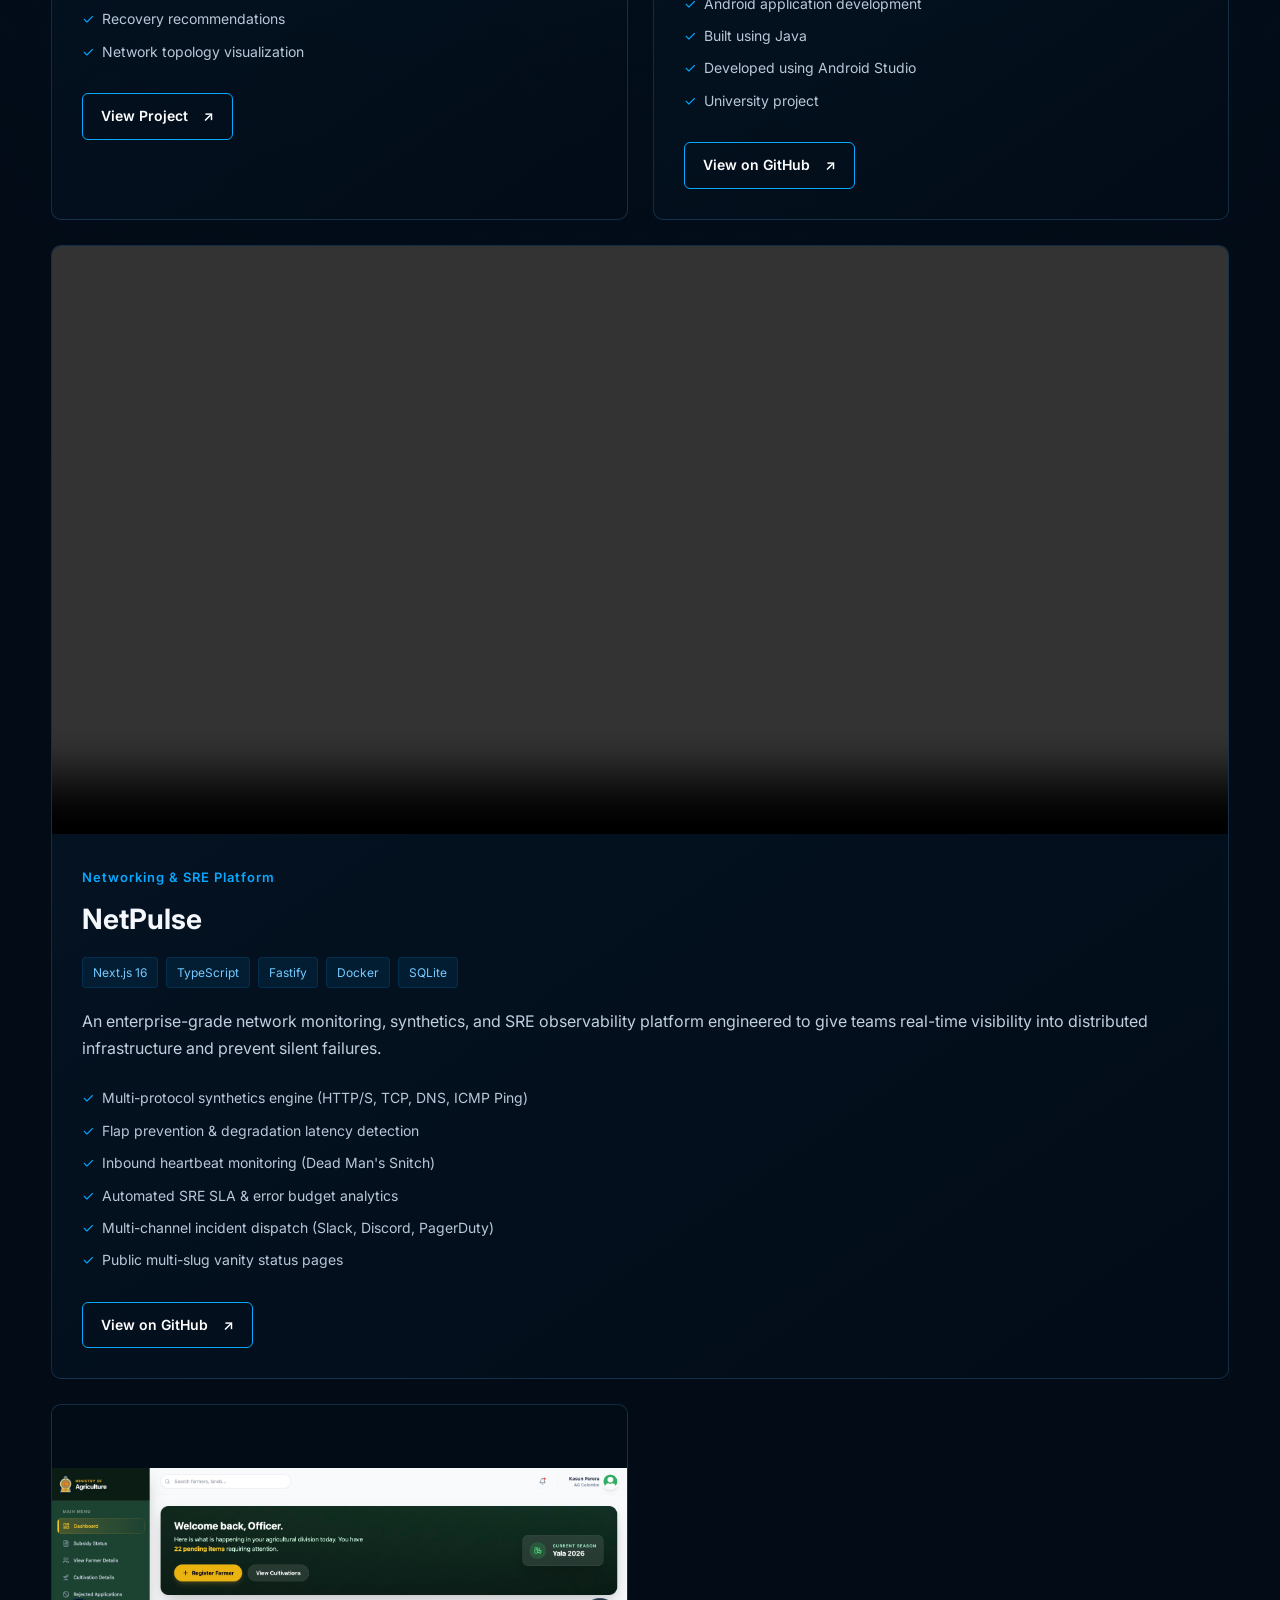
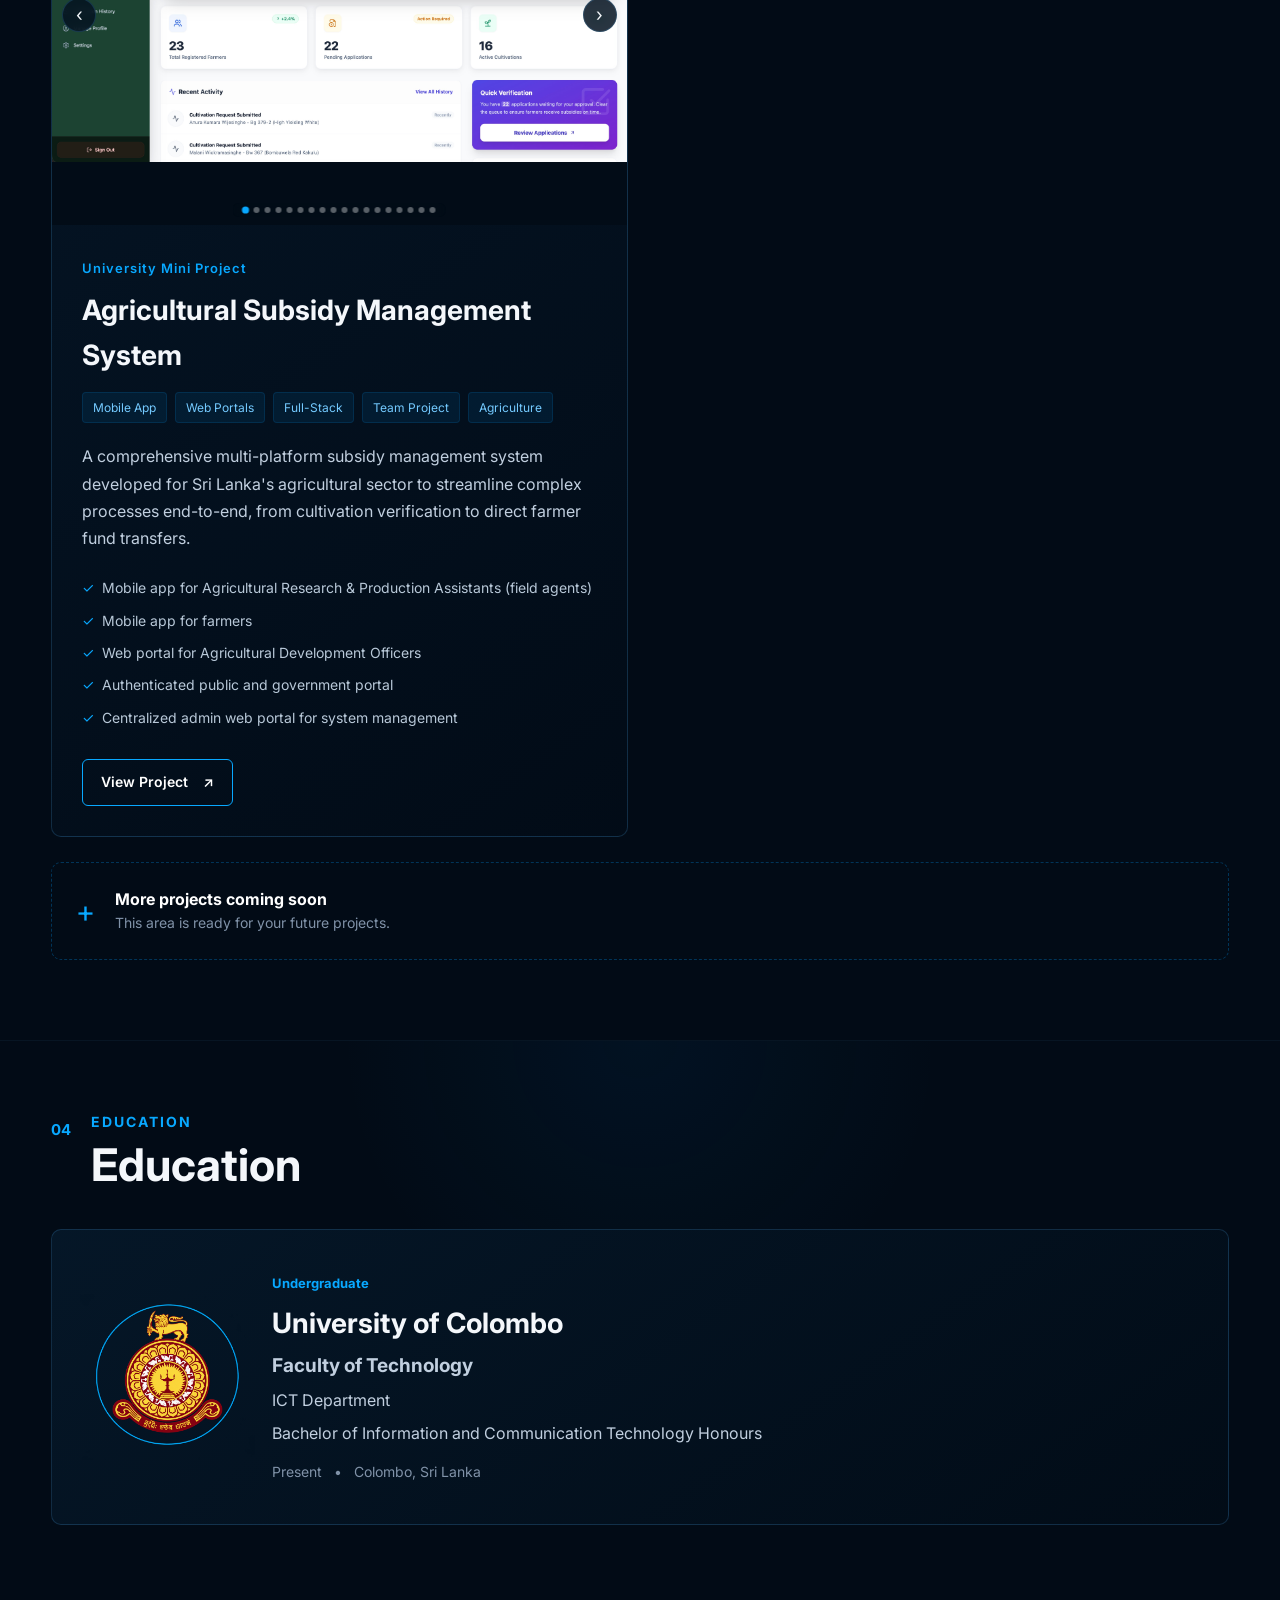
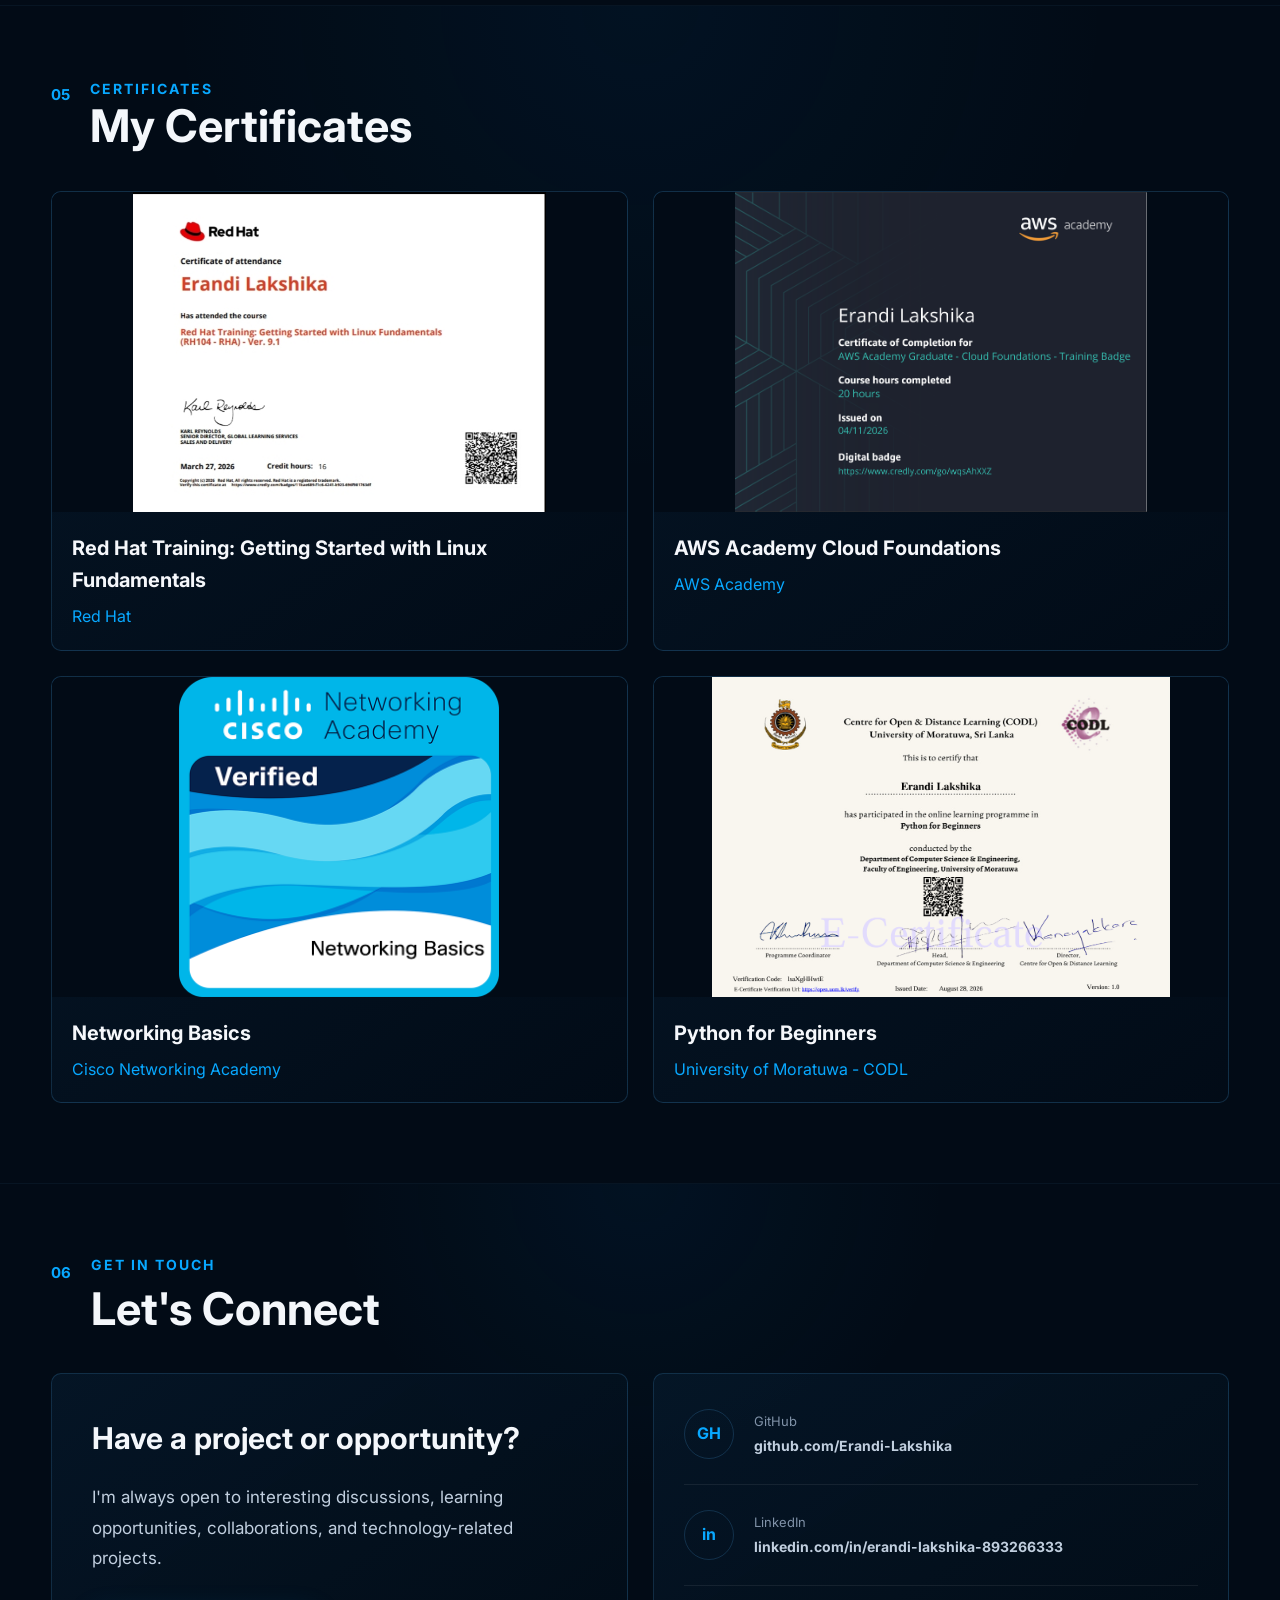
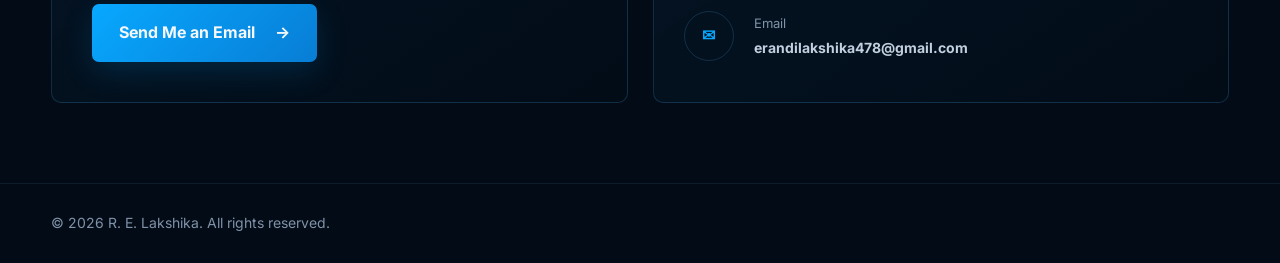
==== commit 2467c6ab: "Add NetPulse and Agricultural Subsidy Management System projects with gallery and responsive video" ====
--- a/lakshika-portfolio/index.html
+++ b/lakshika-portfolio/index.html
@@ -647,6 +647,228 @@
 
             </article>
 
+
+
+            <!-- PROJECT 3 -->
+
+            <article class="project-card wide">
+
+                <div class="project-image">
+
+                    <div class="image-placeholder">
+
+                        <video controls muted loop playsinline>
+                            <source src="images/netpulse-video.mp4" type="video/mp4">
+                            Your browser does not support the video tag.
+                        </video>
+
+                    </div>
+
+                </div>
+
+
+                <div class="project-content">
+
+                    <span class="project-label">
+                        Networking & SRE Platform
+                    </span>
+
+                    <h3>
+                        NetPulse
+                    </h3>
+
+
+                    <div class="project-tags">
+
+                        <span>Next.js 16</span>
+                        <span>TypeScript</span>
+                        <span>Fastify</span>
+                        <span>Docker</span>
+                        <span>SQLite</span>
+
+                    </div>
+
+
+                    <p>
+                        An enterprise-grade network monitoring, synthetics, and
+                        SRE observability platform engineered to give teams
+                        real-time visibility into distributed infrastructure and
+                        prevent silent failures.
+                    </p>
+
+
+                    <ul class="project-features">
+
+                        <li>
+                            Multi-protocol synthetics engine (HTTP/S, TCP, DNS, ICMP Ping)
+                        </li>
+
+                        <li>
+                            Flap prevention & degradation latency detection
+                        </li>
+
+                        <li>
+                            Inbound heartbeat monitoring (Dead Man's Snitch)
+                        </li>
+
+                        <li>
+                            Automated SRE SLA & error budget analytics
+                        </li>
+
+                        <li>
+                            Multi-channel incident dispatch (Slack, Discord, PagerDuty)
+                        </li>
+
+                        <li>
+                            Public multi-slug vanity status pages
+                        </li>
+
+                    </ul>
+
+
+                    <a
+                        href="https://github.com/Erandi-Lakshika/Netpulse"
+                        target="_blank"
+                        rel="noopener noreferrer"
+                        class="project-button"
+                    >
+                        View on GitHub
+                        <span>↗</span>
+                    </a>
+
+                </div>
+
+            </article>
+
+
+
+            <!-- PROJECT 4 -->
+
+            <article class="project-card">
+
+                <div class="project-image">
+
+                    <div class="project-gallery">
+
+                        <div class="gallery-track">
+                            <img src="images/1.png" alt="Agricultural Subsidy Management System - Screen 1">
+                            <img src="images/2.png" alt="Agricultural Subsidy Management System - Screen 2">
+                            <img src="images/3.png" alt="Agricultural Subsidy Management System - Screen 3">
+                            <img src="images/4.png" alt="Agricultural Subsidy Management System - Screen 4">
+                            <img src="images/5.png" alt="Agricultural Subsidy Management System - Screen 5">
+                            <img src="images/6.png" alt="Agricultural Subsidy Management System - Screen 6">
+                            <img src="images/7.png" alt="Agricultural Subsidy Management System - Screen 7">
+                            <img src="images/8.png" alt="Agricultural Subsidy Management System - Screen 8">
+                            <img src="images/9.png" alt="Agricultural Subsidy Management System - Screen 9">
+                            <img src="images/10.png" alt="Agricultural Subsidy Management System - Screen 10">
+                            <img src="images/11.png" alt="Agricultural Subsidy Management System - Screen 11">
+                            <img src="images/12.png" alt="Agricultural Subsidy Management System - Screen 12">
+                            <img src="images/13.png" alt="Agricultural Subsidy Management System - Screen 13">
+                            <img src="images/14.png" alt="Agricultural Subsidy Management System - Screen 14">
+                            <img src="images/15.png" alt="Agricultural Subsidy Management System - Screen 15">
+                            <img src="images/16.png" alt="Agricultural Subsidy Management System - Screen 16">
+                            <img src="images/17.png" alt="Agricultural Subsidy Management System - Screen 17">
+                            <img src="images/18.png" alt="Agricultural Subsidy Management System - Screen 18">
+                        </div>
+
+                        <button class="gallery-btn gallery-prev" type="button" aria-label="Previous image">‹</button>
+                        <button class="gallery-btn gallery-next" type="button" aria-label="Next image">›</button>
+
+                        <div class="gallery-dots">
+                            <span class="gallery-dot active"></span>
+                            <span class="gallery-dot"></span>
+                            <span class="gallery-dot"></span>
+                            <span class="gallery-dot"></span>
+                            <span class="gallery-dot"></span>
+                            <span class="gallery-dot"></span>
+                            <span class="gallery-dot"></span>
+                            <span class="gallery-dot"></span>
+                            <span class="gallery-dot"></span>
+                            <span class="gallery-dot"></span>
+                            <span class="gallery-dot"></span>
+                            <span class="gallery-dot"></span>
+                            <span class="gallery-dot"></span>
+                            <span class="gallery-dot"></span>
+                            <span class="gallery-dot"></span>
+                            <span class="gallery-dot"></span>
+                            <span class="gallery-dot"></span>
+                            <span class="gallery-dot"></span>
+                        </div>
+
+                    </div>
+
+                </div>
+
+
+                <div class="project-content">
+
+                    <span class="project-label">
+                        University Mini Project
+                    </span>
+
+                    <h3>
+                        Agricultural Subsidy Management System
+                    </h3>
+
+
+                    <div class="project-tags">
+
+                        <span>Mobile App</span>
+                        <span>Web Portals</span>
+                        <span>Full-Stack</span>
+                        <span>Team Project</span>
+                        <span>Agriculture</span>
+
+                    </div>
+
+
+                    <p>
+                        A comprehensive multi-platform subsidy management system
+                        developed for Sri Lanka's agricultural sector to streamline
+                        complex processes end-to-end, from cultivation verification
+                        to direct farmer fund transfers.
+                    </p>
+
+
+                    <ul class="project-features">
+
+                        <li>
+                            Mobile app for Agricultural Research & Production Assistants (field agents)
+                        </li>
+
+                        <li>
+                            Mobile app for farmers
+                        </li>
+
+                        <li>
+                            Web portal for Agricultural Development Officers
+                        </li>
+
+                        <li>
+                            Authenticated public and government portal
+                        </li>
+
+                        <li>
+                            Centralized admin web portal for system management
+                        </li>
+
+                    </ul>
+
+
+                    <a
+                        href="https://github.com/Erandi-Lakshika"
+                        target="_blank"
+                        rel="noopener noreferrer"
+                        class="project-button"
+                    >
+                        View Project
+                        <span>↗</span>
+                    </a>
+
+                </div>
+
+            </article>
+
         </div>
 
 
--- a/lakshika-portfolio/styles.css
+++ b/lakshika-portfolio/styles.css
@@ -1150,11 +1150,118 @@
     overflow: hidden;
 }
 
-.project-image img {
+.project-image img,
+.project-image video {
     width: 100%;
     height: auto;
     display: block;
     object-fit: contain;
+}
+
+.project-card.wide {
+    grid-column: 1 / -1;
+}
+
+/* =========================================================
+   PROJECT GALLERY (MULTIPLE IMAGES)
+========================================================= */
+
+.project-gallery {
+    position: relative;
+    width: 100%;
+    overflow: hidden;
+    background: #020c17;
+}
+
+.gallery-track {
+    display: flex;
+    overflow-x: auto;
+    scroll-snap-type: x mandatory;
+    scroll-behavior: smooth;
+    -webkit-overflow-scrolling: touch;
+    scrollbar-width: none;
+}
+
+.gallery-track::-webkit-scrollbar {
+    display: none;
+}
+
+.gallery-track img {
+    flex: 0 0 100%;
+    width: 100%;
+    height: auto;
+    max-height: 420px;
+    object-fit: contain;
+    display: block;
+    scroll-snap-align: start;
+}
+
+.gallery-btn {
+    position: absolute;
+    top: 50%;
+    transform: translateY(-50%);
+    width: 34px;
+    height: 34px;
+    border-radius: 50%;
+    background: rgba(4, 18, 32, 0.85);
+    border: 1px solid var(--border);
+    color: var(--text-primary);
+    font-size: 18px;
+    line-height: 1;
+    display: flex;
+    align-items: center;
+    justify-content: center;
+    cursor: pointer;
+    z-index: 5;
+    transition: background 0.2s, border-color 0.2s, color 0.2s;
+    backdrop-filter: blur(4px);
+    user-select: none;
+}
+
+.gallery-btn:hover {
+    background: var(--blue);
+    color: #020c17;
+    border-color: var(--blue);
+}
+
+.gallery-prev {
+    left: 10px;
+}
+
+.gallery-next {
+    right: 10px;
+}
+
+.gallery-dots {
+    position: absolute;
+    bottom: 8px;
+    left: 50%;
+    transform: translateX(-50%);
+    display: flex;
+    gap: 5px;
+    z-index: 5;
+    background: rgba(2, 12, 23, 0.75);
+    padding: 4px 10px;
+    border-radius: 12px;
+    backdrop-filter: blur(4px);
+    max-width: 85%;
+    flex-wrap: wrap;
+    justify-content: center;
+}
+
+.gallery-dot {
+    width: 6px;
+    height: 6px;
+    border-radius: 50%;
+    background: rgba(255, 255, 255, 0.35);
+    cursor: pointer;
+    transition: background 0.2s, transform 0.2s;
+    flex-shrink: 0;
+}
+
+.gallery-dot.active {
+    background: var(--blue);
+    transform: scale(1.2);
 }
 
 .image-placeholder {
